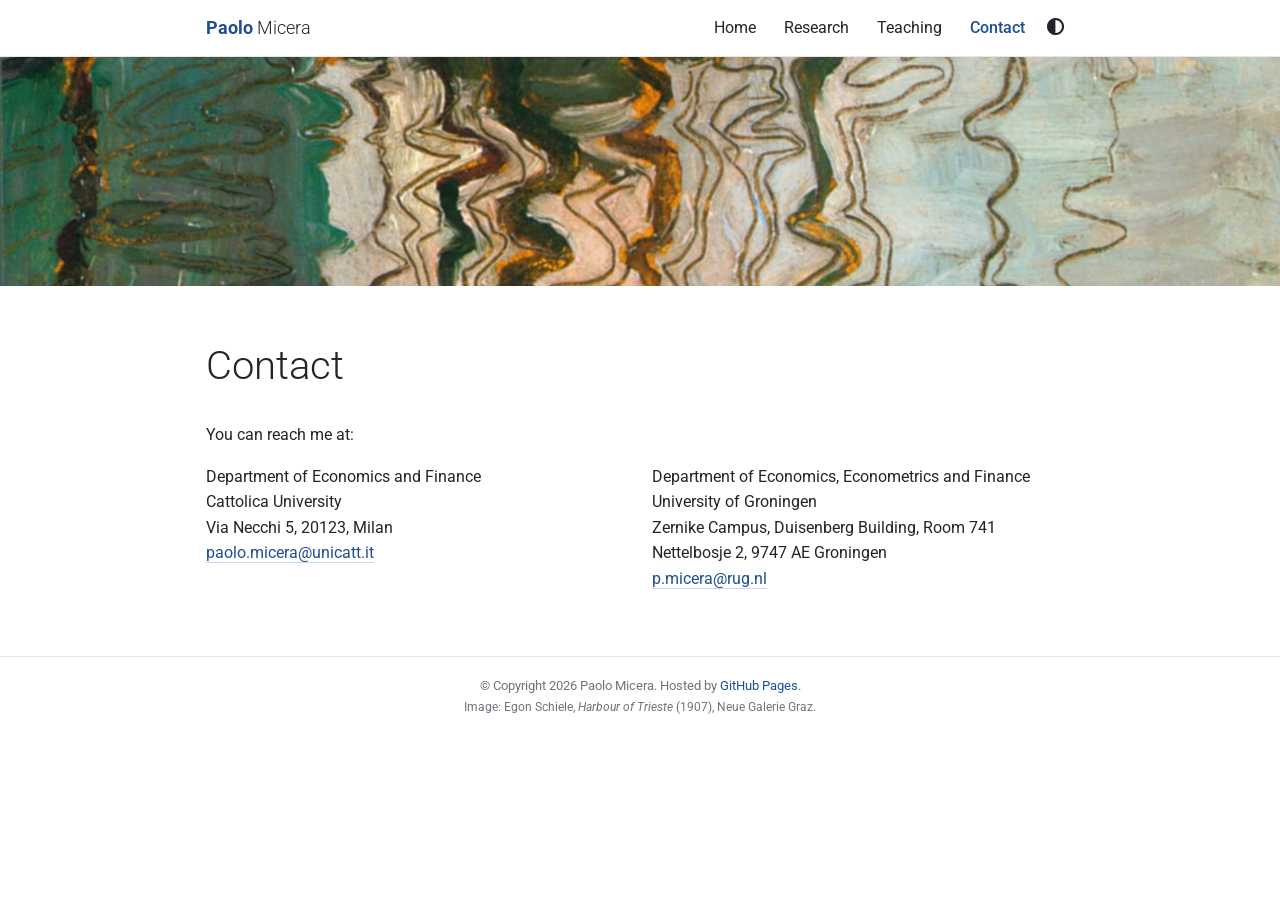
==== contact/index.html @ c05f881a "Add files via upload" ====
<!doctype html>
<html lang="en">
<head>
  <meta charset="utf-8">
  <meta name="viewport" content="width=device-width, initial-scale=1">
  <title>Contact | Paolo Micera</title>
  <link rel="preconnect" href="https://fonts.googleapis.com">
  <link href="https://fonts.googleapis.com/css2?family=Roboto:wght@300;400;500;700&display=swap" rel="stylesheet">
  <link rel="stylesheet" href="../assets/vendor/fontawesome/css/all.min.css">
  <link rel="stylesheet" href="../assets/css/style.css">
  <script src="../assets/js/main.js"></script>
</head>
<body>

<nav class="navbar">
  <div class="inner">
    <a class="brand" href="../"><b>Paolo</b> Micera</a>
    <div style="display:flex;align-items:center">
      <ul class="nav-links">
        <li><a href="../">Home</a></li>
        <li><a href="../research/">Research</a></li>
        <li><a href="../teaching/">Teaching</a></li>
        <li><a class="active" href="./">Contact</a></li>
      </ul>
      <button class="icon-btn theme-toggle" aria-label="Switch light/dark"><i class="fa-solid fa-circle-half-stroke"></i></button>
      <button class="icon-btn menu-toggle" aria-label="Menu" aria-expanded="false"><i class="fa-solid fa-bars"></i></button>
    </div>
  </div>
</nav>
<!-- Banner: change src to use another painting; object-position chooses which part is shown -->
<div class="banner">
  <img src="../assets/img/banner-trieste.jpg" alt="Egon Schiele, Harbour of Trieste (1907), Neue Galerie Graz." style="object-position: center 75%;">
</div>

<main>
  <h1 class="page-title">Contact</h1>

            <p>You can reach me at:</p>
      <div class="contact">
        <address>
          Department of Economics and Finance<br>
          Cattolica University<br>
          Via Necchi 5, 20123, Milan<br>
          <a href="mailto:paolo.micera@unicatt.it">paolo.micera@unicatt.it</a>
        </address>
        <address>
          Department of Economics, Econometrics and Finance<br>
          University of Groningen<br>
          Zernike Campus, Duisenberg Building, Room 741<br>
          Nettelbosje 2, 9747 AE Groningen<br>
          <a href="mailto:p.micera@rug.nl">p.micera@rug.nl</a>
        </address>
      </div>
</main>

<footer>
  © Copyright <span id="year">2026</span> Paolo Micera. Hosted by <a href="https://pages.github.com/">GitHub Pages</a>.<br>
  <span class="credit">Image: Egon Schiele, <i>Harbour of Trieste</i> (1907), Neue Galerie Graz.</span>
</footer>

</body>
</html>
---- assets/css/style.css ----
/* =========================================================
   Academic site — whitespace style inspired by al-folio
   Change the accent colour here and it updates everywhere.
   ========================================================= */

:root {
  --accent: #1f4e8c;          /* links, active nav, buttons */
  --text: #212529;
  --muted: #6c757d;
  --bg: #ffffff;
  --bg-soft: #f6f7f9;
  --border: #e5e7eb;
  --nav-bg: rgba(255, 255, 255, 0.96);
}

@media (prefers-color-scheme: dark) {
  :root:not([data-theme="light"]) {
    --accent: #7fa8e6;
    --text: #e6e6e6;
    --muted: #9aa0a6;
    --bg: #1c1c1d;
    --bg-soft: #262628;
    --border: #3a3a3c;
    --nav-bg: rgba(28, 28, 29, 0.96);
  }
}
:root[data-theme="dark"] {
  --accent: #7fa8e6;
  --text: #e6e6e6;
  --muted: #9aa0a6;
  --bg: #1c1c1d;
  --bg-soft: #262628;
  --border: #3a3a3c;
  --nav-bg: rgba(28, 28, 29, 0.96);
}

* { box-sizing: border-box; }

html { scroll-padding-top: 80px; }

body {
  margin: 0;
  background: var(--bg);
  color: var(--text);
  font-family: "Roboto", -apple-system, "Segoe UI", Helvetica, Arial, sans-serif;
  font-size: 1rem;
  line-height: 1.6;
  font-weight: 400;
  -webkit-font-smoothing: antialiased;
}

a { color: var(--accent); text-decoration: none; }
a:hover { text-decoration: underline; }

/* ---------- Navbar ---------- */
.navbar {
  position: fixed; top: 0; left: 0; right: 0; z-index: 10;
  background: var(--nav-bg);
  border-bottom: 1px solid var(--border);
  backdrop-filter: blur(6px);
}
.navbar .inner {
  max-width: 900px; margin: 0 auto; padding: 0 16px;
  height: 56px; display: flex; align-items: center; justify-content: space-between;
}
.brand { color: var(--text); font-size: 1.15rem; font-weight: 300; }
.brand b { font-weight: 700; }
.brand:hover { text-decoration: none; color: var(--accent); }

.nav-links { display: flex; align-items: center; gap: 4px; list-style: none; margin: 0; padding: 0; }
.nav-links a {
  display: block; padding: 6px 12px; color: var(--text); font-size: 0.98rem;
}
.nav-links a:hover { color: var(--accent); text-decoration: none; }
.nav-links a.active { color: var(--accent); font-weight: 500; }

.icon-btn {
  background: none; border: 0; color: var(--text); cursor: pointer;
  padding: 6px 10px; font-size: 1.05rem; line-height: 1;
}
.icon-btn:hover { color: var(--accent); }
.menu-toggle { display: none; }

@media (max-width: 640px) {
  .menu-toggle { display: inline-block; }
  .nav-links {
    display: none; position: absolute; top: 56px; left: 0; right: 0;
    flex-direction: column; align-items: flex-start;
    background: var(--nav-bg); border-bottom: 1px solid var(--border);
    padding: 8px 16px;
  }
  .nav-links.open { display: flex; }
}

/* ---------- Page ---------- */
main {
  max-width: 900px; margin: 0 auto;
  padding: 96px 16px 64px;
}

h1.page-title { font-size: 2.5rem; font-weight: 300; margin: 0 0 4px; }
h1.page-title b { font-weight: 700; }
.subtitle { color: var(--muted); margin: 0 0 32px; font-size: 1.05rem; }
.subtitle a { color: var(--muted); text-decoration: underline; text-decoration-color: var(--border); }

h2 {
  font-size: 1.35rem; font-weight: 500; margin: 48px 0 16px;
  padding-bottom: 6px; border-bottom: 1px solid var(--border);
}
h2:first-of-type { margin-top: 8px; }

/* ---------- About ---------- */
.about { display: flow-root; }
.profile {
  float: right; width: 32%; max-width: 260px; margin: 0 0 16px 28px;
}
.profile img { width: 100%; border-radius: 4px; display: block; }
.profile .address { color: var(--muted); font-size: 0.85rem; margin-top: 10px; line-height: 1.5; }

@media (max-width: 640px) {
  .profile { float: none; width: 60%; margin: 0 auto 24px; }
  .profile .address { text-align: center; }
}

.callout {
  border-left: 3px solid var(--accent); background: var(--bg-soft);
  padding: 10px 16px; margin: 20px 0;
}

.news { list-style: none; padding: 0; margin: 0; }
.news li { display: flex; gap: 20px; padding: 6px 0; }
.news .date { color: var(--muted); min-width: 92px; flex-shrink: 0; }

.social { margin-top: 40px; text-align: center; font-size: 1.6rem; }
.social a { color: var(--text); margin: 0 10px; }
.social a:hover { color: var(--accent); text-decoration: none; }

/* ---------- Papers ---------- */
.papers { list-style: none; padding: 0; margin: 0; counter-reset: paper; }
.paper { padding: 14px 0 18px; border-bottom: 1px dashed var(--border); }
.paper:last-child { border-bottom: 0; }

.paper .title { font-weight: 500; font-size: 1.05rem; }
.paper .title a { color: var(--text); }
.paper .title a:hover { color: var(--accent); }
.paper .authors { margin-top: 2px; }
.paper .venue { color: var(--muted); font-style: italic; margin-top: 2px; }
.paper .note { color: var(--muted); margin-top: 2px; }

.links { margin-top: 8px; display: flex; flex-wrap: wrap; gap: 6px; }
.btn {
  font: inherit; font-size: 0.72rem; letter-spacing: 0.04em; text-transform: uppercase;
  padding: 3px 10px; border: 1px solid var(--text); border-radius: 3px;
  background: transparent; color: var(--text); cursor: pointer; line-height: 1.6;
}
.btn:hover, .btn[aria-expanded="true"] {
  border-color: var(--accent); color: var(--accent); text-decoration: none;
}

.abstract {
  display: none; margin-top: 10px; padding: 12px 16px;
  background: var(--bg-soft); border-radius: 4px;
  font-size: 0.95rem; text-align: justify; hyphens: auto;
}
.abstract.open { display: block; }

/* ---------- Teaching / CV ---------- */
.entry { display: flex; gap: 20px; padding: 6px 0; }
.entry .when { color: var(--muted); min-width: 110px; flex-shrink: 0; }
@media (max-width: 640px) { .entry { flex-direction: column; gap: 0; } }

.cv-frame {
  width: 100%; height: 80vh; border: 1px solid var(--border); border-radius: 4px; margin-top: 16px;
}

/* ---------- Footer ---------- */
footer {
  border-top: 1px solid var(--border); color: var(--muted);
  font-size: 0.82rem; text-align: center; padding: 18px 16px;
}

/* ---------- Home layout: text left, photo and socials right ---------- */
.home { display: grid; grid-template-columns: minmax(0, 1fr) 240px; gap: 48px; align-items: start; }
.home-text h2 { margin-top: 40px; }
.home-side { padding-top: 12px; }
.home-side img { width: 100%; border-radius: 4px; display: block; }
.side-social { display: flex; justify-content: center; gap: 22px; margin-top: 16px; font-size: 1.5rem; }
.side-social a { color: var(--text); }
.side-social a:hover { color: var(--accent); text-decoration: none; }

@media (max-width: 720px) {
  .home { grid-template-columns: 1fr; gap: 8px; }
  .home-side { order: -1; width: 60%; max-width: 240px; margin: 0 auto 16px; padding-top: 0; }
}

/* ---------- Contact ---------- */
.contact { display: grid; grid-template-columns: 1fr 1fr; gap: 24px; }
.contact address { font-style: normal; line-height: 1.6; }
@media (max-width: 720px) { .contact { grid-template-columns: 1fr; gap: 16px; } }
.page-title + p:not(.subtitle) { margin-top: 24px; }
.home-news h2 { margin-top: 40px; }

/* =========================================================
   Colour layer: navy accent with soft tints.
   To try another colour change --accent and --accent-soft only.
   ========================================================= */
:root {
  --accent: #1d4f91;
  --accent-soft: #eef3fa;
  --accent-line: #c9d8ee;
}
@media (prefers-color-scheme: dark) {
  :root:not([data-theme="light"]) {
    --accent: #8db4ea; --accent-soft: #232a36; --accent-line: #34445e;
  }
}
:root[data-theme="dark"] { --accent: #8db4ea; --accent-soft: #232a36; --accent-line: #34445e; }

/* thin coloured band at the very top */
.navbar { border-top: 3px solid var(--accent); }
.brand b { color: var(--accent); }

/* name and section titles */
h1.page-title b { color: var(--accent); }
h2 { border-bottom: 1px solid var(--border); position: relative; }
h2::after {
  content: ""; position: absolute; left: 0; bottom: -2px;
  width: 44px; height: 3px; background: var(--accent); border-radius: 2px;
}

/* links: quiet underline on hover only */
main a { text-decoration: none; border-bottom: 1px solid var(--accent-line); }
main a:hover { text-decoration: none; border-bottom-color: var(--accent); }
.btn, .side-social a, .paper .title a { border-bottom: 0; }
.btn { border: 1px solid var(--text); }
.btn:hover, .btn[aria-expanded="true"] { border-color: var(--accent); }

/* photo and socials */
.home-side img { border-radius: 6px; box-shadow: 0 6px 20px rgba(20, 40, 80, 0.12); }
.side-social a { color: var(--accent); }
.side-social a:hover { opacity: 0.75; }

/* news on a soft tinted panel */
.home-news .news {
  background: var(--accent-soft); border-radius: 6px; padding: 10px 20px;
}
.home-news .news li { border-bottom: 1px solid var(--accent-line); padding: 10px 0; }
.home-news .news li:last-child { border-bottom: 0; }
.news .date { color: var(--accent); font-weight: 500; }

/* research: tinted abstract, accent on paper titles hover */
.abstract { background: var(--accent-soft); border-left: 3px solid var(--accent); }
.paper .title a:hover { color: var(--accent); }

/* teaching dates */
.entry .when { color: var(--accent); font-weight: 500; }

/* footer */
footer { background: var(--accent-soft); border-top: 0; }
.abstract { text-align: left; }

/* no coloured bars */
.navbar { border-top: 0; }
h2::after { display: none; }
.abstract { border-left: 0; }

/* no coloured bands */
.home-news .news { background: none; padding: 0; border-radius: 0; }
.home-news .news li { border-bottom: 0; padding: 6px 0; }
footer { background: none; border-top: 1px solid var(--border); }
.abstract { background: var(--bg-soft); }

/* ---------- Home banner (Schiele) ---------- */
.banner { margin-top: 56px; height: 230px; overflow: hidden; background: var(--bg-soft); }
.banner img { width: 100%; height: 100%; object-fit: cover; object-position: center 35%; display: block; }
.banner + main { padding-top: 48px; }
footer .credit { font-size: 0.75rem; }
@media (max-width: 640px) { .banner { height: 140px; } }
.side-social .no-link { color: var(--accent); cursor: default; }
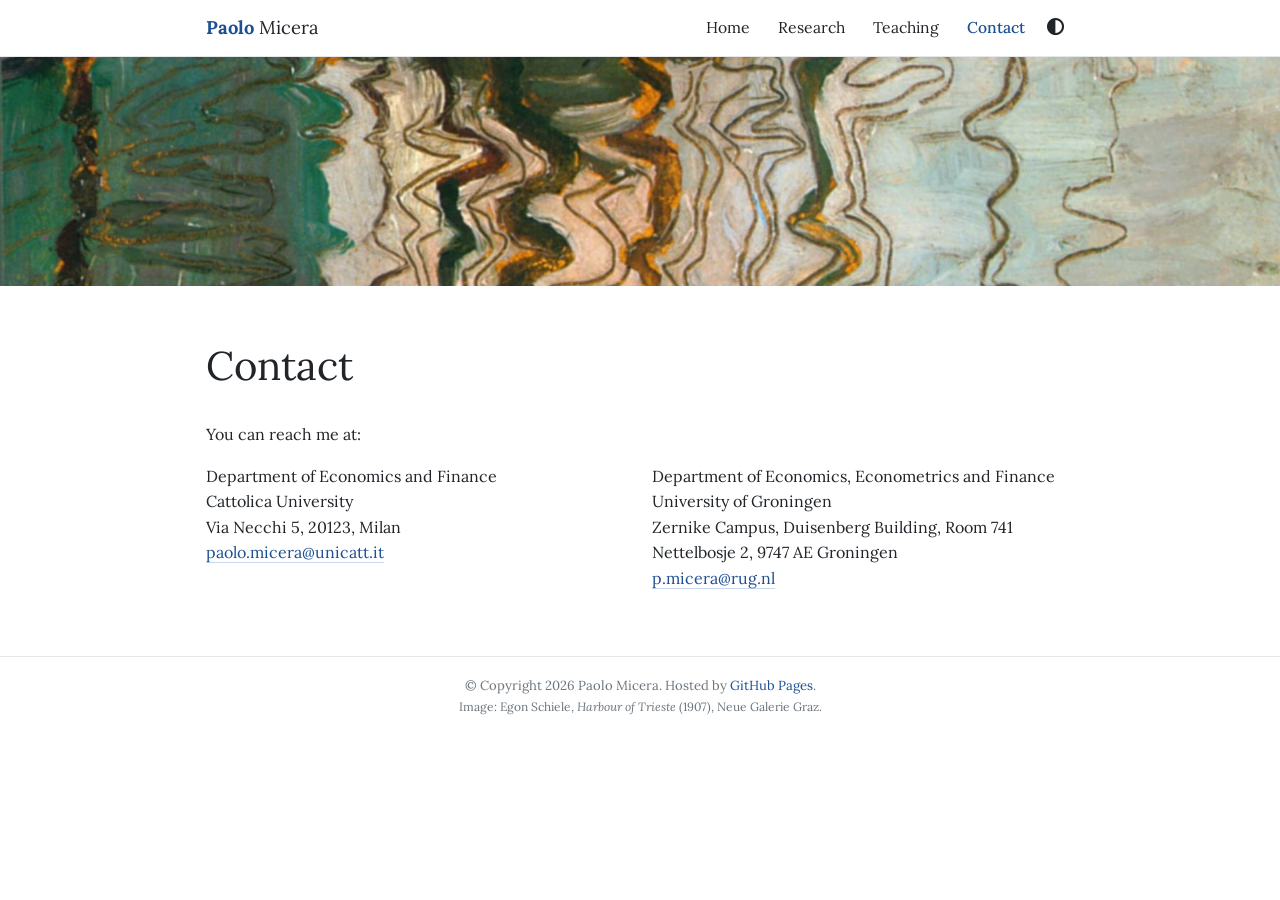
==== commit 5750e89a: "Switch site font to Lora Co-Authored-By: Claude Opus 5.5 <noreply@anthropic.com> Claude-Session: htt" ====
--- a/contact/index.html
+++ b/contact/index.html
@@ -3,9 +3,12 @@
 <head>
   <meta charset="utf-8">
   <meta name="viewport" content="width=device-width, initial-scale=1">
+  <link rel="icon" type="image/png" sizes="32x32" href="../assets/img/favicon-32.png">
+  <link rel="icon" type="image/png" sizes="16x16" href="../assets/img/favicon-16.png">
+  <link rel="apple-touch-icon" href="../assets/img/apple-touch-icon.png">
   <title>Contact | Paolo Micera</title>
   <link rel="preconnect" href="https://fonts.googleapis.com">
-  <link href="https://fonts.googleapis.com/css2?family=Roboto:wght@300;400;500;700&display=swap" rel="stylesheet">
+  <link href="https://fonts.googleapis.com/css2?family=Lora:ital,wght@0,400;0,500;0,600;0,700;1,400&display=swap" rel="stylesheet">
   <link rel="stylesheet" href="../assets/vendor/fontawesome/css/all.min.css">
   <link rel="stylesheet" href="../assets/css/style.css">
   <script src="../assets/js/main.js"></script>
--- a/assets/css/style.css
+++ b/assets/css/style.css
@@ -42,7 +42,7 @@
   margin: 0;
   background: var(--bg);
   color: var(--text);
-  font-family: "Roboto", -apple-system, "Segoe UI", Helvetica, Arial, sans-serif;
+  font-family: "Lora", Georgia, "Times New Roman", serif;
   font-size: 1rem;
   line-height: 1.6;
   font-weight: 400;
@@ -277,3 +277,13 @@
 footer .credit { font-size: 0.75rem; }
 @media (max-width: 640px) { .banner { height: 140px; } }
 .side-social .no-link { color: var(--accent); cursor: default; }
+
+/* Presentations line under each paper: small, light grey */
+:root { --faint: #9aa0a6; }
+@media (prefers-color-scheme: dark) { :root:not([data-theme="light"]) { --faint: #7d8389; } }
+:root[data-theme="dark"] { --faint: #7d8389; }
+.paper .pres { font-size: 0.8rem; color: var(--faint); line-height: 1.45; margin-top: 4px; }
+
+/* Lora has no light weight: keep the surname regular and the name bold */
+h1.page-title { font-weight: 400; }
+.brand { font-weight: 400; }
